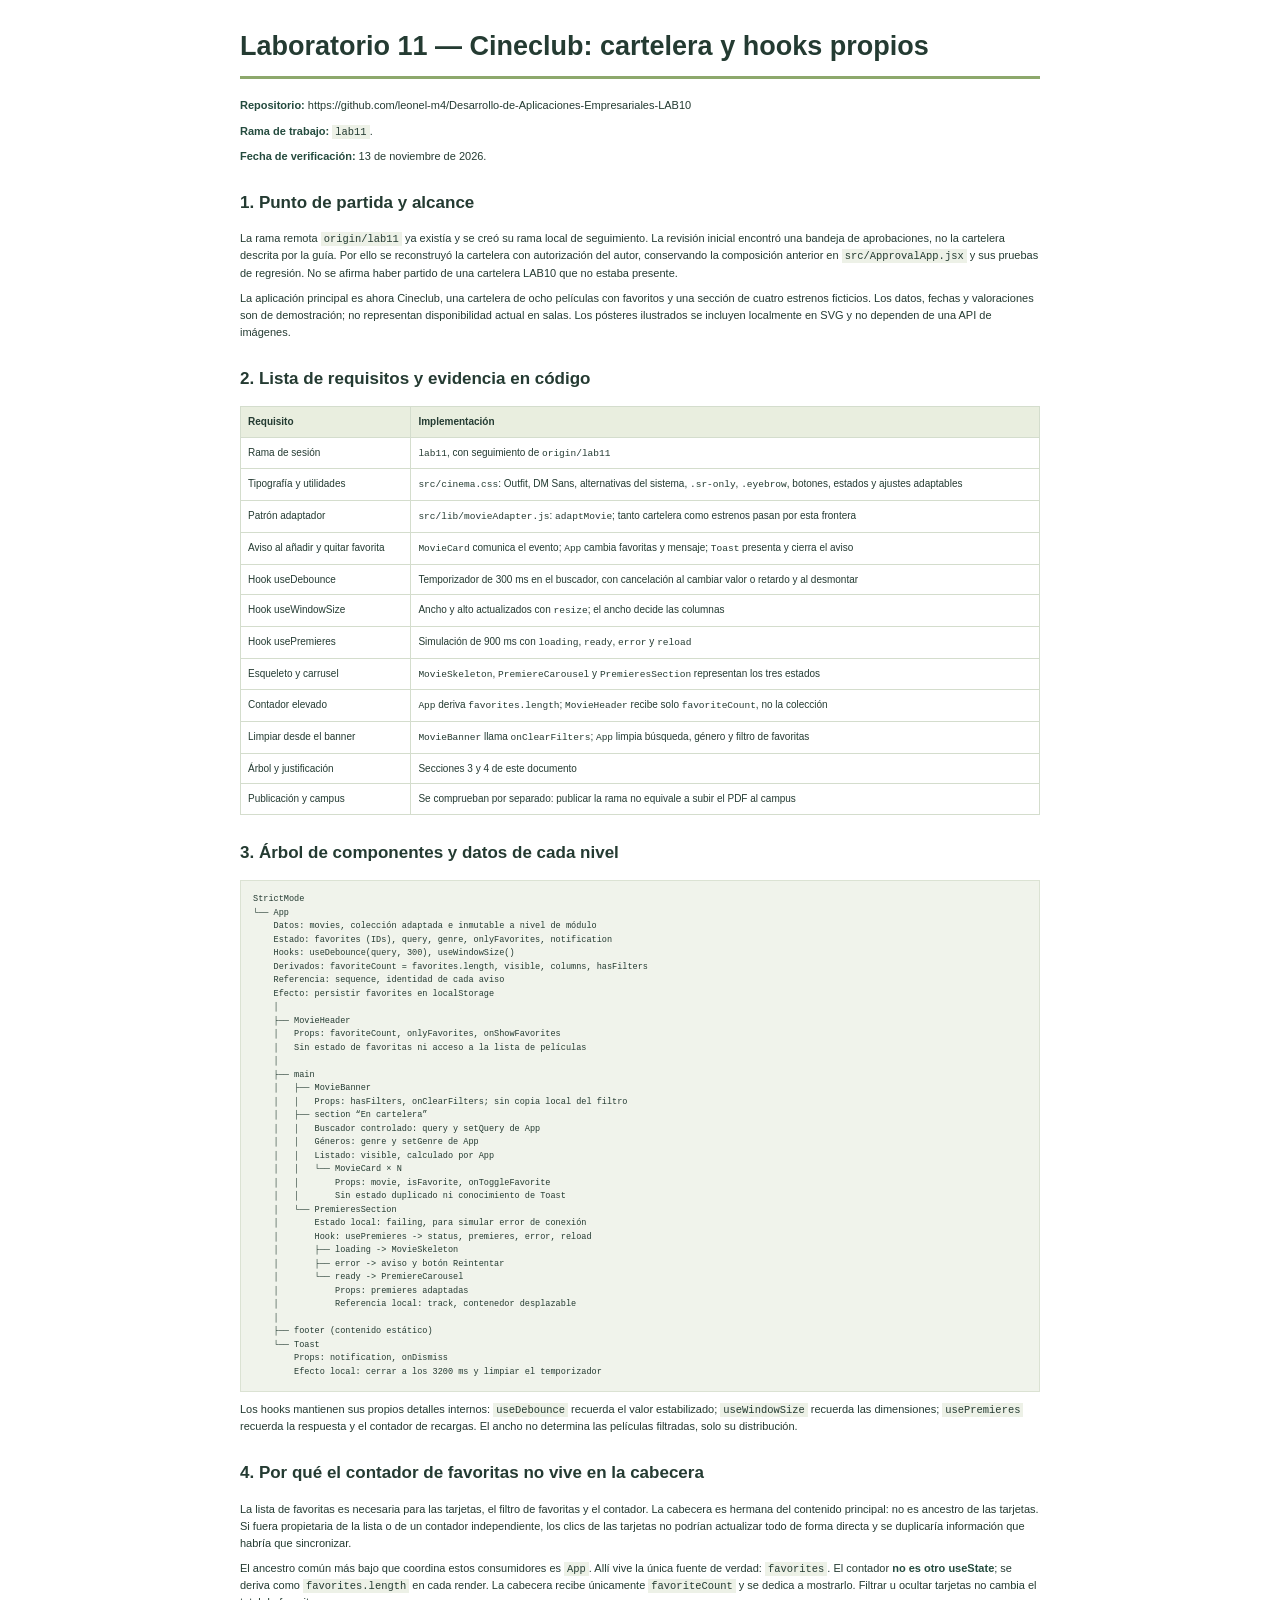
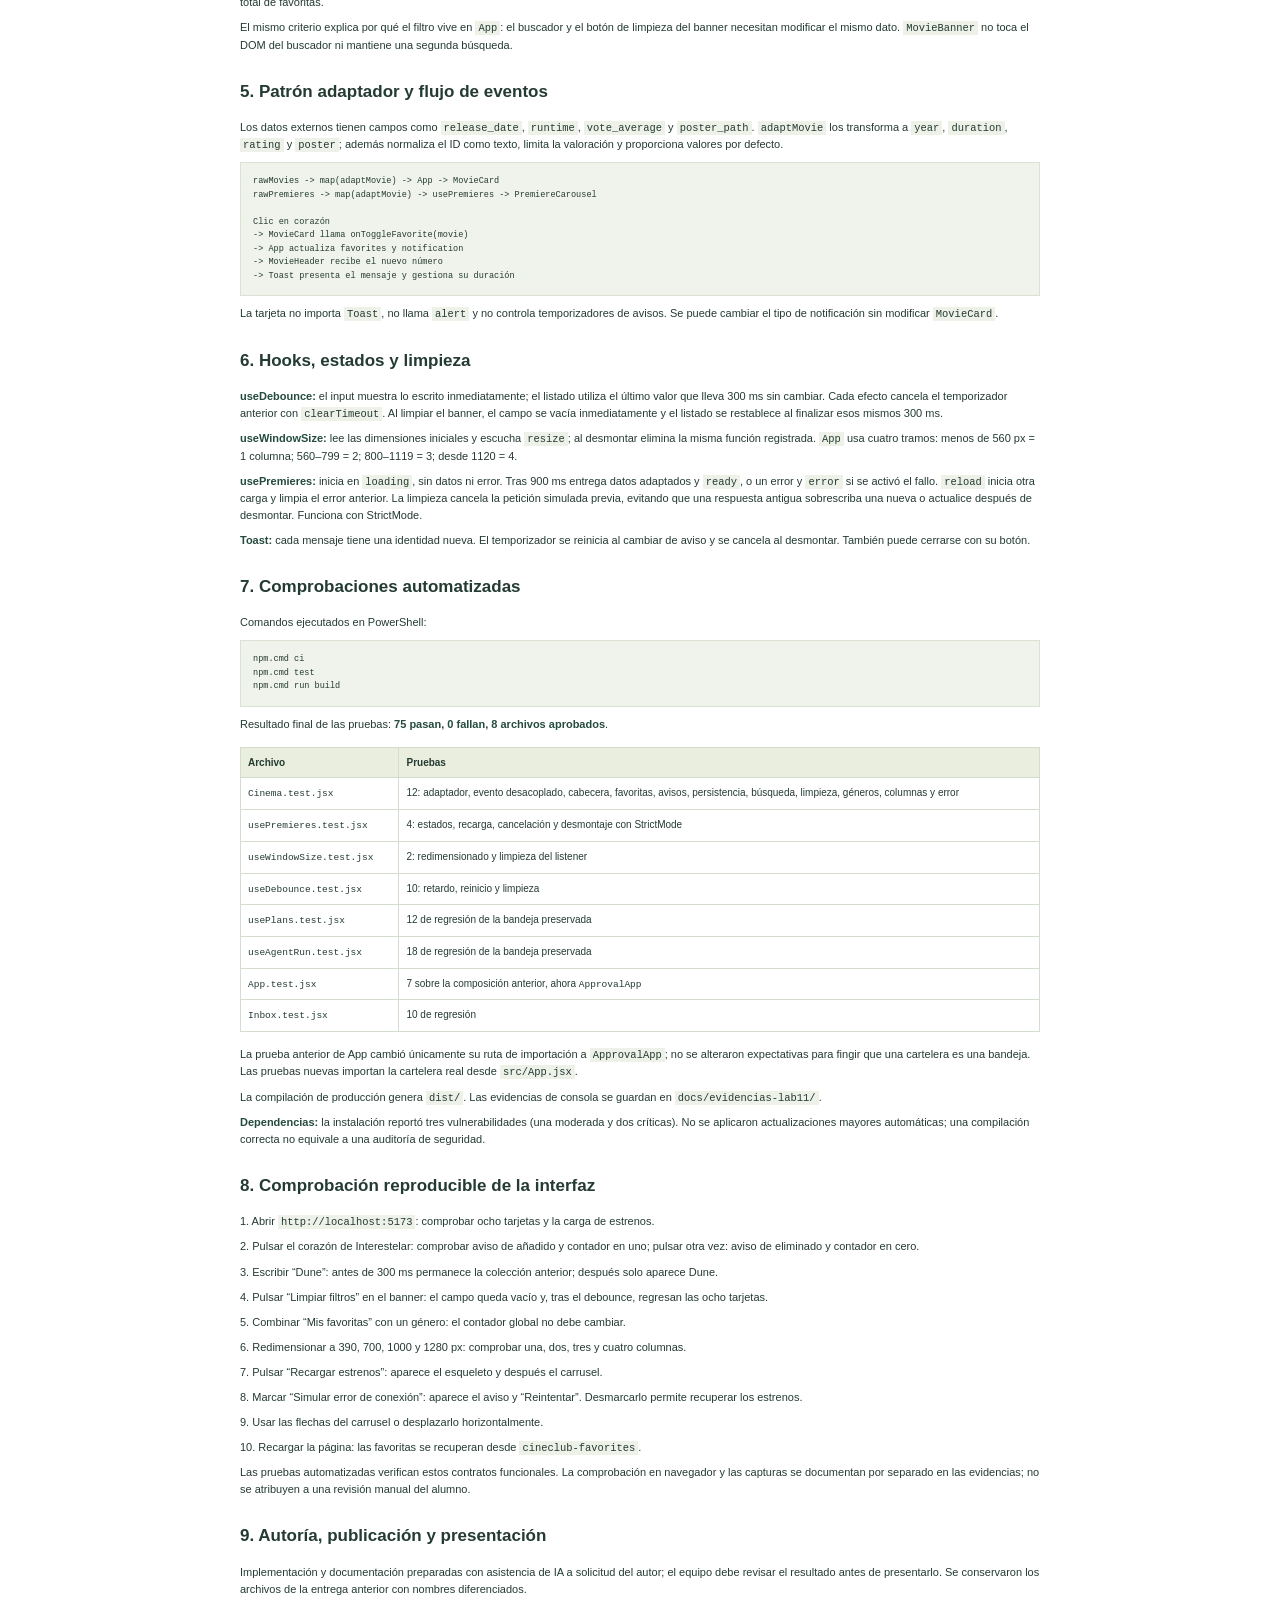
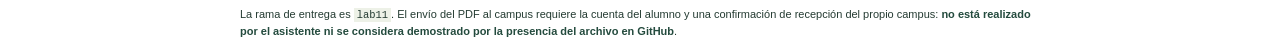
==== ENTREGABLE.html @ ee0b02a4 "feat(lab11): implementar cartelera con favoritos, hooks y estrenos" ====
<!doctype html><html lang="es"><head><meta charset="utf-8"><title>Laboratorio 11 — Cineclub</title><style>
@page{size:A4;margin:18mm}*{box-sizing:border-box}body{font:11px/1.55 Arial,sans-serif;color:#243b32;max-width:800px;margin:30px auto}h1{font-size:27px;line-height:1.2;border-bottom:3px solid #8da86c;padding-bottom:14px}h2{font-size:17px;margin-top:25px;break-after:avoid}h3{font-size:14px;break-after:avoid}p{margin:8px 0}table{border-collapse:collapse;width:100%;font-size:10px;margin:14px 0}th,td{border:1px solid #d4ddcd;text-align:left;padding:7px;vertical-align:top}th{background:#e9eedf}tr{break-inside:avoid}thead{display:table-header-group}pre{background:#f0f3eb;border:1px solid #dbe2d3;padding:12px;white-space:pre-wrap;overflow-wrap:anywhere;font:9px/1.5 Consolas,monospace}code{font-family:Consolas,monospace;font-size:.95em}p code{background:#edf1e7;padding:1px 3px}strong{color:#244b3e}@media print{body{margin:0;max-width:none}a{color:inherit}}
pre{break-inside:avoid}
</style></head><body><h1>Laboratorio 11 — Cineclub: cartelera y hooks propios</h1><p><strong>Repositorio:</strong> https://github.com/leonel-m4/Desarrollo-de-Aplicaciones-Empresariales-LAB10</p><p><strong>Rama de trabajo:</strong> <code>lab11</code>.</p><p><strong>Fecha de verificación:</strong> 13 de noviembre de 2026.</p><h2>1. Punto de partida y alcance</h2><p>La rama remota <code>origin/lab11</code> ya existía y se creó su rama local de seguimiento. La revisión inicial encontró una bandeja de aprobaciones, no la cartelera descrita por la guía. Por ello se reconstruyó la cartelera con autorización del autor, conservando la composición anterior en <code>src/ApprovalApp.jsx</code> y sus pruebas de regresión. No se afirma haber partido de una cartelera LAB10 que no estaba presente.</p><p>La aplicación principal es ahora Cineclub, una cartelera de ocho películas con favoritos y una sección de cuatro estrenos ficticios. Los datos, fechas y valoraciones son de demostración; no representan disponibilidad actual en salas. Los pósteres ilustrados se incluyen localmente en SVG y no dependen de una API de imágenes.</p><h2>2. Lista de requisitos y evidencia en código</h2><table><thead><tr><th>Requisito</th><th>Implementación</th></tr></thead><tbody><tr><td>Rama de sesión</td><td><code>lab11</code>, con seguimiento de <code>origin/lab11</code></td></tr><tr><td>Tipografía y utilidades</td><td><code>src/cinema.css</code>: Outfit, DM Sans, alternativas del sistema, <code>.sr-only</code>, <code>.eyebrow</code>, botones, estados y ajustes adaptables</td></tr><tr><td>Patrón adaptador</td><td><code>src/lib/movieAdapter.js</code>: <code>adaptMovie</code>; tanto cartelera como estrenos pasan por esta frontera</td></tr><tr><td>Aviso al añadir y quitar favorita</td><td><code>MovieCard</code> comunica el evento; <code>App</code> cambia favoritas y mensaje; <code>Toast</code> presenta y cierra el aviso</td></tr><tr><td>Hook useDebounce</td><td>Temporizador de 300 ms en el buscador, con cancelación al cambiar valor o retardo y al desmontar</td></tr><tr><td>Hook useWindowSize</td><td>Ancho y alto actualizados con <code>resize</code>; el ancho decide las columnas</td></tr><tr><td>Hook usePremieres</td><td>Simulación de 900 ms con <code>loading</code>, <code>ready</code>, <code>error</code> y <code>reload</code></td></tr><tr><td>Esqueleto y carrusel</td><td><code>MovieSkeleton</code>, <code>PremiereCarousel</code> y <code>PremieresSection</code> representan los tres estados</td></tr><tr><td>Contador elevado</td><td><code>App</code> deriva <code>favorites.length</code>; <code>MovieHeader</code> recibe solo <code>favoriteCount</code>, no la colección</td></tr><tr><td>Limpiar desde el banner</td><td><code>MovieBanner</code> llama <code>onClearFilters</code>; <code>App</code> limpia búsqueda, género y filtro de favoritas</td></tr><tr><td>Árbol y justificación</td><td>Secciones 3 y 4 de este documento</td></tr><tr><td>Publicación y campus</td><td>Se comprueban por separado: publicar la rama no equivale a subir el PDF al campus</td></tr></tbody></table><h2>3. Árbol de componentes y datos de cada nivel</h2><pre><code>StrictMode
└── App
    Datos: movies, colección adaptada e inmutable a nivel de módulo
    Estado: favorites (IDs), query, genre, onlyFavorites, notification
    Hooks: useDebounce(query, 300), useWindowSize()
    Derivados: favoriteCount = favorites.length, visible, columns, hasFilters
    Referencia: sequence, identidad de cada aviso
    Efecto: persistir favorites en localStorage
    │
    ├── MovieHeader
    │   Props: favoriteCount, onlyFavorites, onShowFavorites
    │   Sin estado de favoritas ni acceso a la lista de películas
    │
    ├── main
    │   ├── MovieBanner
    │   │   Props: hasFilters, onClearFilters; sin copia local del filtro
    │   ├── section “En cartelera”
    │   │   Buscador controlado: query y setQuery de App
    │   │   Géneros: genre y setGenre de App
    │   │   Listado: visible, calculado por App
    │   │   └── MovieCard × N
    │   │       Props: movie, isFavorite, onToggleFavorite
    │   │       Sin estado duplicado ni conocimiento de Toast
    │   └── PremieresSection
    │       Estado local: failing, para simular error de conexión
    │       Hook: usePremieres -&gt; status, premieres, error, reload
    │       ├── loading -&gt; MovieSkeleton
    │       ├── error -&gt; aviso y botón Reintentar
    │       └── ready -&gt; PremiereCarousel
    │           Props: premieres adaptadas
    │           Referencia local: track, contenedor desplazable
    │
    ├── footer (contenido estático)
    └── Toast
        Props: notification, onDismiss
        Efecto local: cerrar a los 3200 ms y limpiar el temporizador
</code></pre><p>Los hooks mantienen sus propios detalles internos: <code>useDebounce</code> recuerda el valor estabilizado; <code>useWindowSize</code> recuerda las dimensiones; <code>usePremieres</code> recuerda la respuesta y el contador de recargas. El ancho no determina las películas filtradas, solo su distribución.</p><h2>4. Por qué el contador de favoritas no vive en la cabecera</h2><p>La lista de favoritas es necesaria para las tarjetas, el filtro de favoritas y el contador. La cabecera es hermana del contenido principal: no es ancestro de las tarjetas. Si fuera propietaria de la lista o de un contador independiente, los clics de las tarjetas no podrían actualizar todo de forma directa y se duplicaría información que habría que sincronizar.</p><p>El ancestro común más bajo que coordina estos consumidores es <code>App</code>. Allí vive la única fuente de verdad: <code>favorites</code>. El contador <strong>no es otro useState</strong>; se deriva como <code>favorites.length</code> en cada render. La cabecera recibe únicamente <code>favoriteCount</code> y se dedica a mostrarlo. Filtrar u ocultar tarjetas no cambia el total de favoritas.</p><p>El mismo criterio explica por qué el filtro vive en <code>App</code>: el buscador y el botón de limpieza del banner necesitan modificar el mismo dato. <code>MovieBanner</code> no toca el DOM del buscador ni mantiene una segunda búsqueda.</p><h2>5. Patrón adaptador y flujo de eventos</h2><p>Los datos externos tienen campos como <code>release_date</code>, <code>runtime</code>, <code>vote_average</code> y <code>poster_path</code>. <code>adaptMovie</code> los transforma a <code>year</code>, <code>duration</code>, <code>rating</code> y <code>poster</code>; además normaliza el ID como texto, limita la valoración y proporciona valores por defecto.</p><pre><code>rawMovies -&gt; map(adaptMovie) -&gt; App -&gt; MovieCard
rawPremieres -&gt; map(adaptMovie) -&gt; usePremieres -&gt; PremiereCarousel

Clic en corazón
-&gt; MovieCard llama onToggleFavorite(movie)
-&gt; App actualiza favorites y notification
-&gt; MovieHeader recibe el nuevo número
-&gt; Toast presenta el mensaje y gestiona su duración
</code></pre><p>La tarjeta no importa <code>Toast</code>, no llama <code>alert</code> y no controla temporizadores de avisos. Se puede cambiar el tipo de notificación sin modificar <code>MovieCard</code>.</p><h2>6. Hooks, estados y limpieza</h2><p><strong>useDebounce:</strong> el input muestra lo escrito inmediatamente; el listado utiliza el último valor que lleva 300 ms sin cambiar. Cada efecto cancela el temporizador anterior con <code>clearTimeout</code>. Al limpiar el banner, el campo se vacía inmediatamente y el listado se restablece al finalizar esos mismos 300 ms.</p><p><strong>useWindowSize:</strong> lee las dimensiones iniciales y escucha <code>resize</code>; al desmontar elimina la misma función registrada. <code>App</code> usa cuatro tramos: menos de 560 px = 1 columna; 560–799 = 2; 800–1119 = 3; desde 1120 = 4.</p><p><strong>usePremieres:</strong> inicia en <code>loading</code>, sin datos ni error. Tras 900 ms entrega datos adaptados y <code>ready</code>, o un error y <code>error</code> si se activó el fallo. <code>reload</code> inicia otra carga y limpia el error anterior. La limpieza cancela la petición simulada previa, evitando que una respuesta antigua sobrescriba una nueva o actualice después de desmontar. Funciona con StrictMode.</p><p><strong>Toast:</strong> cada mensaje tiene una identidad nueva. El temporizador se reinicia al cambiar de aviso y se cancela al desmontar. También puede cerrarse con su botón.</p><h2>7. Comprobaciones automatizadas</h2><p>Comandos ejecutados en PowerShell:</p><pre><code>npm.cmd ci
npm.cmd test
npm.cmd run build
</code></pre><p>Resultado final de las pruebas: <strong>75 pasan, 0 fallan, 8 archivos aprobados</strong>.</p><table><thead><tr><th>Archivo</th><th>Pruebas</th></tr></thead><tbody><tr><td><code>Cinema.test.jsx</code></td><td>12: adaptador, evento desacoplado, cabecera, favoritas, avisos, persistencia, búsqueda, limpieza, géneros, columnas y error</td></tr><tr><td><code>usePremieres.test.jsx</code></td><td>4: estados, recarga, cancelación y desmontaje con StrictMode</td></tr><tr><td><code>useWindowSize.test.jsx</code></td><td>2: redimensionado y limpieza del listener</td></tr><tr><td><code>useDebounce.test.jsx</code></td><td>10: retardo, reinicio y limpieza</td></tr><tr><td><code>usePlans.test.jsx</code></td><td>12 de regresión de la bandeja preservada</td></tr><tr><td><code>useAgentRun.test.jsx</code></td><td>18 de regresión de la bandeja preservada</td></tr><tr><td><code>App.test.jsx</code></td><td>7 sobre la composición anterior, ahora <code>ApprovalApp</code></td></tr><tr><td><code>Inbox.test.jsx</code></td><td>10 de regresión</td></tr></tbody></table><p>La prueba anterior de App cambió únicamente su ruta de importación a <code>ApprovalApp</code>; no se alteraron expectativas para fingir que una cartelera es una bandeja. Las pruebas nuevas importan la cartelera real desde <code>src/App.jsx</code>.</p><p>La compilación de producción genera <code>dist/</code>. Las evidencias de consola se guardan en <code>docs/evidencias-lab11/</code>.</p><p><strong>Dependencias:</strong> la instalación reportó tres vulnerabilidades (una moderada y dos críticas). No se aplicaron actualizaciones mayores automáticas; una compilación correcta no equivale a una auditoría de seguridad.</p><h2>8. Comprobación reproducible de la interfaz</h2><p>1. Abrir <code>http://localhost:5173</code>: comprobar ocho tarjetas y la carga de estrenos.</p><p>2. Pulsar el corazón de Interestelar: comprobar aviso de añadido y contador en uno; pulsar otra vez: aviso de eliminado y contador en cero.</p><p>3. Escribir “Dune”: antes de 300 ms permanece la colección anterior; después solo aparece Dune.</p><p>4. Pulsar “Limpiar filtros” en el banner: el campo queda vacío y, tras el debounce, regresan las ocho tarjetas.</p><p>5. Combinar “Mis favoritas” con un género: el contador global no debe cambiar.</p><p>6. Redimensionar a 390, 700, 1000 y 1280 px: comprobar una, dos, tres y cuatro columnas.</p><p>7. Pulsar “Recargar estrenos”: aparece el esqueleto y después el carrusel.</p><p>8. Marcar “Simular error de conexión”: aparece el aviso y “Reintentar”. Desmarcarlo permite recuperar los estrenos.</p><p>9. Usar las flechas del carrusel o desplazarlo horizontalmente.</p><p>10. Recargar la página: las favoritas se recuperan desde <code>cineclub-favorites</code>.</p><p>Las pruebas automatizadas verifican estos contratos funcionales. La comprobación en navegador y las capturas se documentan por separado en las evidencias; no se atribuyen a una revisión manual del alumno.</p><h2>9. Autoría, publicación y presentación</h2><p>Implementación y documentación preparadas con asistencia de IA a solicitud del autor; el equipo debe revisar el resultado antes de presentarlo. Se conservaron los archivos de la entrega anterior con nombres diferenciados.</p><p>La rama de entrega es <code>lab11</code>. El envío del PDF al campus requiere la cuenta del alumno y una confirmación de recepción del propio campus: <strong>no está realizado por el asistente ni se considera demostrado por la presencia del archivo en GitHub</strong>.</p></body></html>
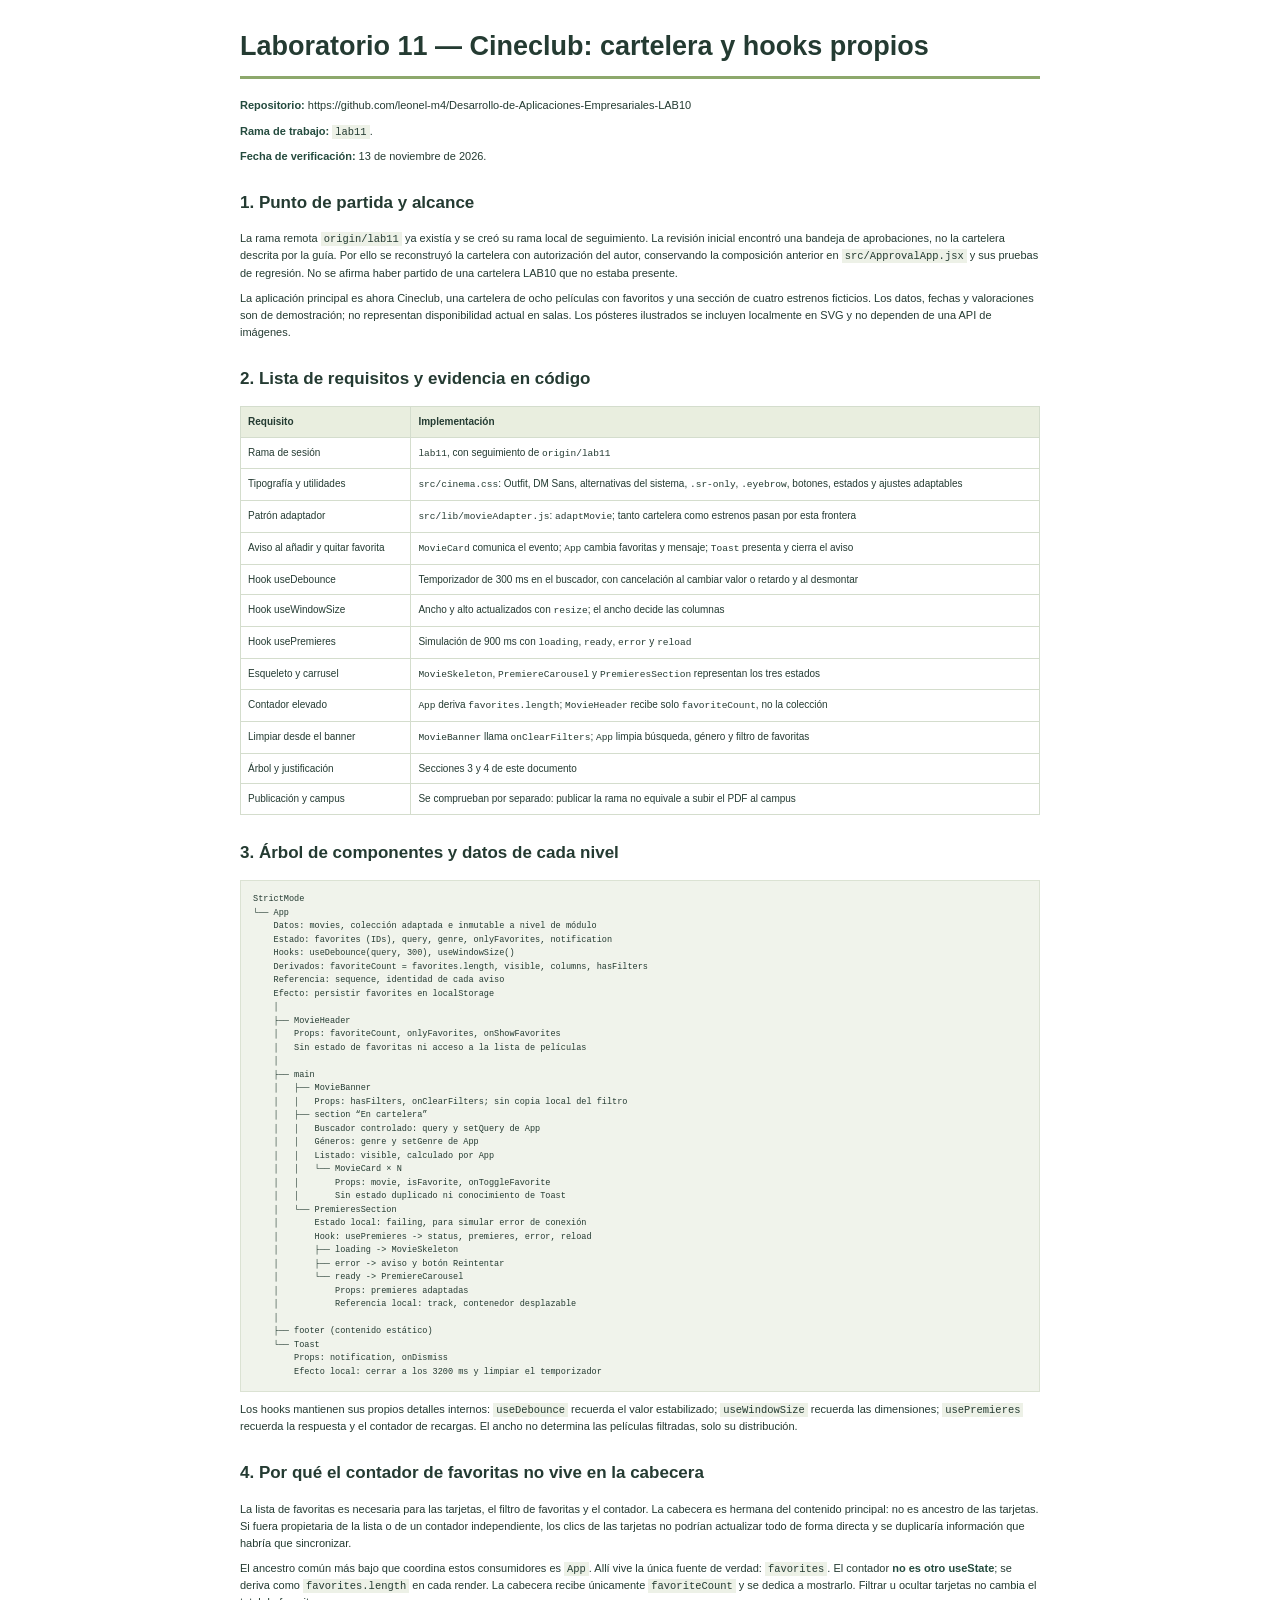
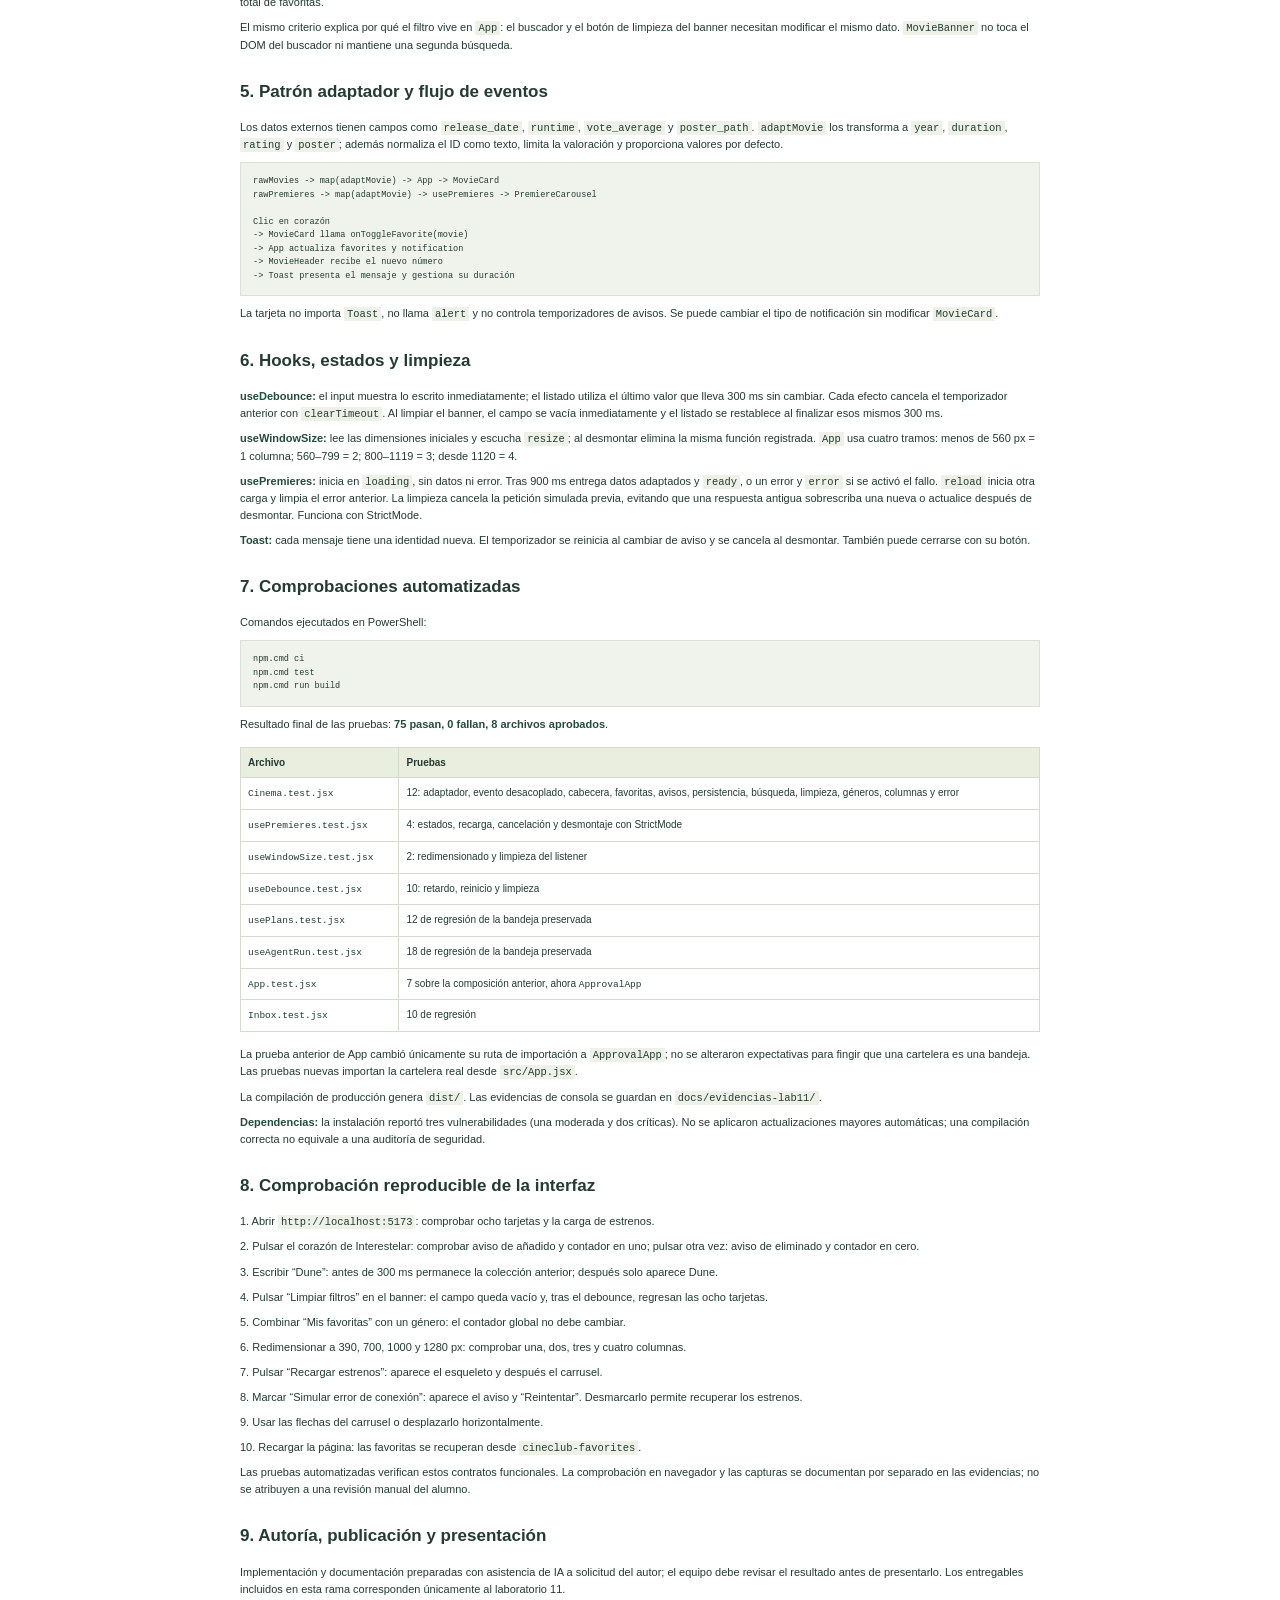
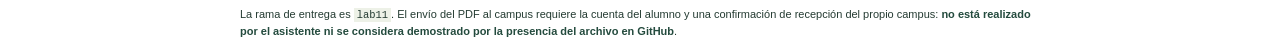
==== commit cea7171f: "docs(lab11): conservar solo entregables del laboratorio 11" ====
--- a/ENTREGABLE.html
+++ b/ENTREGABLE.html
@@ -48,4 +48,4 @@
 </code></pre><p>La tarjeta no importa <code>Toast</code>, no llama <code>alert</code> y no controla temporizadores de avisos. Se puede cambiar el tipo de notificación sin modificar <code>MovieCard</code>.</p><h2>6. Hooks, estados y limpieza</h2><p><strong>useDebounce:</strong> el input muestra lo escrito inmediatamente; el listado utiliza el último valor que lleva 300 ms sin cambiar. Cada efecto cancela el temporizador anterior con <code>clearTimeout</code>. Al limpiar el banner, el campo se vacía inmediatamente y el listado se restablece al finalizar esos mismos 300 ms.</p><p><strong>useWindowSize:</strong> lee las dimensiones iniciales y escucha <code>resize</code>; al desmontar elimina la misma función registrada. <code>App</code> usa cuatro tramos: menos de 560 px = 1 columna; 560–799 = 2; 800–1119 = 3; desde 1120 = 4.</p><p><strong>usePremieres:</strong> inicia en <code>loading</code>, sin datos ni error. Tras 900 ms entrega datos adaptados y <code>ready</code>, o un error y <code>error</code> si se activó el fallo. <code>reload</code> inicia otra carga y limpia el error anterior. La limpieza cancela la petición simulada previa, evitando que una respuesta antigua sobrescriba una nueva o actualice después de desmontar. Funciona con StrictMode.</p><p><strong>Toast:</strong> cada mensaje tiene una identidad nueva. El temporizador se reinicia al cambiar de aviso y se cancela al desmontar. También puede cerrarse con su botón.</p><h2>7. Comprobaciones automatizadas</h2><p>Comandos ejecutados en PowerShell:</p><pre><code>npm.cmd ci
 npm.cmd test
 npm.cmd run build
-</code></pre><p>Resultado final de las pruebas: <strong>75 pasan, 0 fallan, 8 archivos aprobados</strong>.</p><table><thead><tr><th>Archivo</th><th>Pruebas</th></tr></thead><tbody><tr><td><code>Cinema.test.jsx</code></td><td>12: adaptador, evento desacoplado, cabecera, favoritas, avisos, persistencia, búsqueda, limpieza, géneros, columnas y error</td></tr><tr><td><code>usePremieres.test.jsx</code></td><td>4: estados, recarga, cancelación y desmontaje con StrictMode</td></tr><tr><td><code>useWindowSize.test.jsx</code></td><td>2: redimensionado y limpieza del listener</td></tr><tr><td><code>useDebounce.test.jsx</code></td><td>10: retardo, reinicio y limpieza</td></tr><tr><td><code>usePlans.test.jsx</code></td><td>12 de regresión de la bandeja preservada</td></tr><tr><td><code>useAgentRun.test.jsx</code></td><td>18 de regresión de la bandeja preservada</td></tr><tr><td><code>App.test.jsx</code></td><td>7 sobre la composición anterior, ahora <code>ApprovalApp</code></td></tr><tr><td><code>Inbox.test.jsx</code></td><td>10 de regresión</td></tr></tbody></table><p>La prueba anterior de App cambió únicamente su ruta de importación a <code>ApprovalApp</code>; no se alteraron expectativas para fingir que una cartelera es una bandeja. Las pruebas nuevas importan la cartelera real desde <code>src/App.jsx</code>.</p><p>La compilación de producción genera <code>dist/</code>. Las evidencias de consola se guardan en <code>docs/evidencias-lab11/</code>.</p><p><strong>Dependencias:</strong> la instalación reportó tres vulnerabilidades (una moderada y dos críticas). No se aplicaron actualizaciones mayores automáticas; una compilación correcta no equivale a una auditoría de seguridad.</p><h2>8. Comprobación reproducible de la interfaz</h2><p>1. Abrir <code>http://localhost:5173</code>: comprobar ocho tarjetas y la carga de estrenos.</p><p>2. Pulsar el corazón de Interestelar: comprobar aviso de añadido y contador en uno; pulsar otra vez: aviso de eliminado y contador en cero.</p><p>3. Escribir “Dune”: antes de 300 ms permanece la colección anterior; después solo aparece Dune.</p><p>4. Pulsar “Limpiar filtros” en el banner: el campo queda vacío y, tras el debounce, regresan las ocho tarjetas.</p><p>5. Combinar “Mis favoritas” con un género: el contador global no debe cambiar.</p><p>6. Redimensionar a 390, 700, 1000 y 1280 px: comprobar una, dos, tres y cuatro columnas.</p><p>7. Pulsar “Recargar estrenos”: aparece el esqueleto y después el carrusel.</p><p>8. Marcar “Simular error de conexión”: aparece el aviso y “Reintentar”. Desmarcarlo permite recuperar los estrenos.</p><p>9. Usar las flechas del carrusel o desplazarlo horizontalmente.</p><p>10. Recargar la página: las favoritas se recuperan desde <code>cineclub-favorites</code>.</p><p>Las pruebas automatizadas verifican estos contratos funcionales. La comprobación en navegador y las capturas se documentan por separado en las evidencias; no se atribuyen a una revisión manual del alumno.</p><h2>9. Autoría, publicación y presentación</h2><p>Implementación y documentación preparadas con asistencia de IA a solicitud del autor; el equipo debe revisar el resultado antes de presentarlo. Se conservaron los archivos de la entrega anterior con nombres diferenciados.</p><p>La rama de entrega es <code>lab11</code>. El envío del PDF al campus requiere la cuenta del alumno y una confirmación de recepción del propio campus: <strong>no está realizado por el asistente ni se considera demostrado por la presencia del archivo en GitHub</strong>.</p></body></html>+</code></pre><p>Resultado final de las pruebas: <strong>75 pasan, 0 fallan, 8 archivos aprobados</strong>.</p><table><thead><tr><th>Archivo</th><th>Pruebas</th></tr></thead><tbody><tr><td><code>Cinema.test.jsx</code></td><td>12: adaptador, evento desacoplado, cabecera, favoritas, avisos, persistencia, búsqueda, limpieza, géneros, columnas y error</td></tr><tr><td><code>usePremieres.test.jsx</code></td><td>4: estados, recarga, cancelación y desmontaje con StrictMode</td></tr><tr><td><code>useWindowSize.test.jsx</code></td><td>2: redimensionado y limpieza del listener</td></tr><tr><td><code>useDebounce.test.jsx</code></td><td>10: retardo, reinicio y limpieza</td></tr><tr><td><code>usePlans.test.jsx</code></td><td>12 de regresión de la bandeja preservada</td></tr><tr><td><code>useAgentRun.test.jsx</code></td><td>18 de regresión de la bandeja preservada</td></tr><tr><td><code>App.test.jsx</code></td><td>7 sobre la composición anterior, ahora <code>ApprovalApp</code></td></tr><tr><td><code>Inbox.test.jsx</code></td><td>10 de regresión</td></tr></tbody></table><p>La prueba anterior de App cambió únicamente su ruta de importación a <code>ApprovalApp</code>; no se alteraron expectativas para fingir que una cartelera es una bandeja. Las pruebas nuevas importan la cartelera real desde <code>src/App.jsx</code>.</p><p>La compilación de producción genera <code>dist/</code>. Las evidencias de consola se guardan en <code>docs/evidencias-lab11/</code>.</p><p><strong>Dependencias:</strong> la instalación reportó tres vulnerabilidades (una moderada y dos críticas). No se aplicaron actualizaciones mayores automáticas; una compilación correcta no equivale a una auditoría de seguridad.</p><h2>8. Comprobación reproducible de la interfaz</h2><p>1. Abrir <code>http://localhost:5173</code>: comprobar ocho tarjetas y la carga de estrenos.</p><p>2. Pulsar el corazón de Interestelar: comprobar aviso de añadido y contador en uno; pulsar otra vez: aviso de eliminado y contador en cero.</p><p>3. Escribir “Dune”: antes de 300 ms permanece la colección anterior; después solo aparece Dune.</p><p>4. Pulsar “Limpiar filtros” en el banner: el campo queda vacío y, tras el debounce, regresan las ocho tarjetas.</p><p>5. Combinar “Mis favoritas” con un género: el contador global no debe cambiar.</p><p>6. Redimensionar a 390, 700, 1000 y 1280 px: comprobar una, dos, tres y cuatro columnas.</p><p>7. Pulsar “Recargar estrenos”: aparece el esqueleto y después el carrusel.</p><p>8. Marcar “Simular error de conexión”: aparece el aviso y “Reintentar”. Desmarcarlo permite recuperar los estrenos.</p><p>9. Usar las flechas del carrusel o desplazarlo horizontalmente.</p><p>10. Recargar la página: las favoritas se recuperan desde <code>cineclub-favorites</code>.</p><p>Las pruebas automatizadas verifican estos contratos funcionales. La comprobación en navegador y las capturas se documentan por separado en las evidencias; no se atribuyen a una revisión manual del alumno.</p><h2>9. Autoría, publicación y presentación</h2><p>Implementación y documentación preparadas con asistencia de IA a solicitud del autor; el equipo debe revisar el resultado antes de presentarlo. Los entregables incluidos en esta rama corresponden únicamente al laboratorio 11.</p><p>La rama de entrega es <code>lab11</code>. El envío del PDF al campus requiere la cuenta del alumno y una confirmación de recepción del propio campus: <strong>no está realizado por el asistente ni se considera demostrado por la presencia del archivo en GitHub</strong>.</p></body></html>
